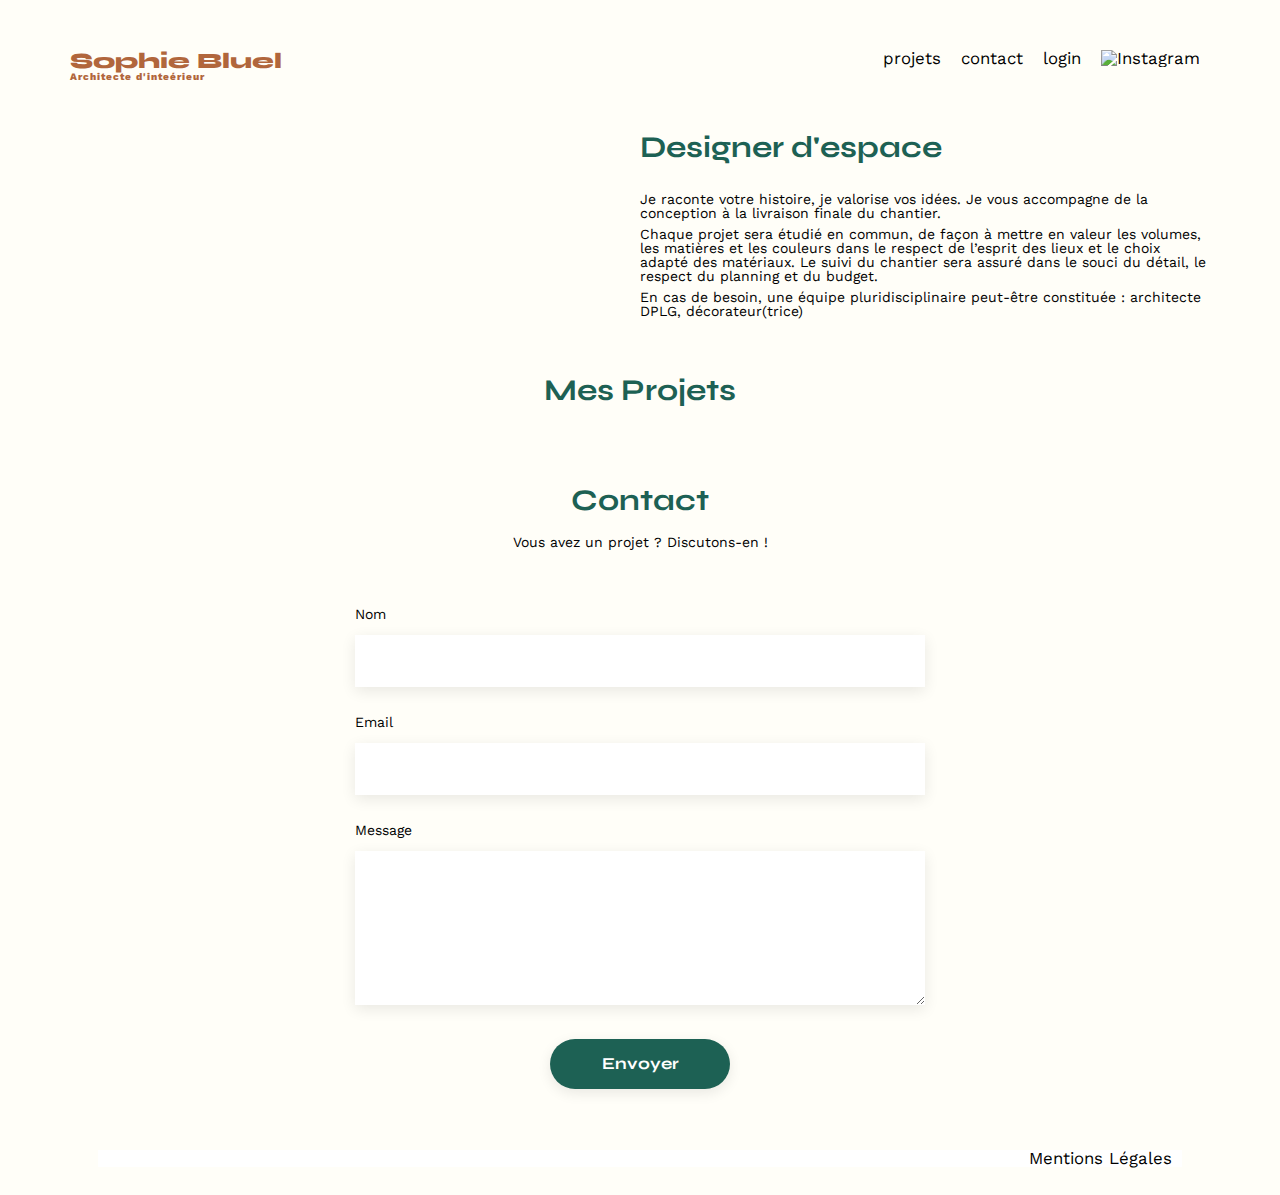
==== FrontEnd/index.html @ 48d6db57 "section projet dynamique" ====
<!DOCTYPE html>
<html lang="fr">
<head>
	<meta charset="UTF-8">
	<title>Sophie Bluel - Architecte d'intérieur</title>
	<meta name="viewport" content="width=device-width, initial-scale=1.0">
	<link rel="preconnect" href="https://fonts.googleapis.com">
	<link rel="preconnect" href="https://fonts.gstatic.com" crossorigin>
	<link href="https://fonts.googleapis.com/css2?family=Syne:wght@700;800&family=Work+Sans&display=swap" rel="stylesheet">
	<meta name="description" content="">
	<link rel="stylesheet" href="./assets/style.css">
	<script type="module" src="../Backend/projet.js"></script>
</head>
<body>
<header>
	<h1>Sophie Bluel <span>Architecte d'inteérieur</span></h1>
	<nav>
		<ul>
			<li><a href="index.html#portfolio">projets</a></li>
			<li><a href="index.html#contact">contact</a></li>
			<li><a href="login.html">login</a></li>
			<li><img src="./assets/icons/instagram.png" alt="Instagram"></li>
		</ul>
	</nav>
</header>
<main>
	<section id="introduction">
		<figure>
			<img src="./assets/images/sophie-bluel.png" alt="">
		</figure>
		<article>
			<h2>Designer d'espace</h2>
			<p>Je raconte votre histoire, je valorise vos idées. Je vous accompagne de la conception à la livraison finale du chantier.</p>
			<p>Chaque projet sera étudié en commun, de façon à mettre en valeur les volumes, les matières et les couleurs dans le respect de l’esprit des lieux et le choix adapté des matériaux. Le suivi du chantier sera assuré dans le souci du détail, le respect du planning et du budget.</p>
			<p>En cas de besoin, une équipe pluridisciplinaire peut-être constituée : architecte DPLG, décorateur(trice)</p>
		</article>
	</section>
	<section id="portfolio">
		<h2>Mes Projets</h2>
		<div class="gallery">

		</div>
	</section>
	<section id="contact">
		<h2>Contact</h2>
		<p>Vous avez un projet ? Discutons-en !</p>
		<form action="#" method="post">
			<label for="name">Nom</label>
			<input type="text" name="name" id="name">
			<label for="email">Email</label>
			<input type="email" name="email" id="email">
			<label for="message">Message</label>
			<textarea name="message" id="message" cols="30" rows="10"></textarea>
			<input type="submit" value="Envoyer">
		</form>
	</section>
</main>

<footer>
	<nav>
		<ul>
			<li>Mentions Légales</li>
		</ul>
	</nav>
</footer>
</body>
</html>
---- FrontEnd/assets/style.css ----
/* http://meyerweb.com/eric/tools/css/reset/
   v2.0 | 20110126
   License: none (public domain)
*/

html, body, div, span, applet, object, iframe,
h1, h2, h3, h4, h5, h6, p, blockquote, pre,
a, abbr, acronym, address, big, cite, code,
del, dfn, em, img, ins, kbd, q, s, samp,
small, strike, strong, sub, sup, tt, var,
b, u, i, center,
dl, dt, dd, ol, ul, li,
fieldset, form, label, legend,
table, caption, tbody, tfoot, thead, tr, th, td,
article, aside, canvas, details, embed,
figure, figcaption, footer, header, hgroup,
menu, nav, output, ruby, section, summary,
time, mark, audio, video {
	margin: 0;
	padding: 0;
	border: 0;
	font-size: 100%;
	font: inherit;
	vertical-align: baseline;
}
/* HTML5 display-role reset for older browsers */
article, aside, details, figcaption, figure,
footer, header, hgroup, menu, nav, section {
	display: block;
}
body {
	line-height: 1;
}
ol, ul {
	list-style: none;
}
blockquote, q {
	quotes: none;
}
blockquote:before, blockquote:after,
q:before, q:after {
	content: '';
	content: none;
}
table {
	border-collapse: collapse;
	border-spacing: 0;
}
/** end reset css**/
body {
	max-width: 1140px;
	margin:auto;
	font-family: 'Work Sans' ;
	font-size: 14px;
	background-color: #fffef8;
}
header {
	display: flex;
	justify-content: space-between;
	margin: 50px 0
}

header a {
	text-decoration: none;
	color: black;
}
section {
	margin: 50px 0
}

h1{
	display: flex;
	flex-direction: column;
	font-family: 'Syne';
	font-size: 22px;
	font-weight: 800;
	color: #B1663C
}

h1 > span {
	font-family: 'Work Sans';
	font-size:10px;
	letter-spacing: 0.1em;
;
}

h2{
	font-family: 'Syne';
	font-weight: 700;
	font-size: 30px;
	color: #1D6154
}
nav ul {
	display: flex;
	align-items: center;
	list-style-type: none;

}
nav li {
	padding: 0 10px;
	font-size: 1.2em;
}

li:hover {
	color: #B1663C;
}
#introduction {
	display: flex;
	align-items: center;
}
#introduction figure {
	flex: 1
}
#introduction img {
	display: block;
	margin: none;
	width: 80%;
}

#introduction article {
	flex: 1
}
#introduction h2 {
	margin-bottom: 1em;
}

#introduction p {
	margin-bottom: 0.5em;
}
#portfolio h2 {
	text-align: center;
	margin-bottom: 1em;
}
.gallery {
	width: 100%;
	display: grid;
	grid-template-columns: 1fr 1fr 1fr;
	grid-column-gap: 20px;
	grid-row-gap: 20px;
}

.gallery img {
	width: 100%;

}
#contact {
	width: 50%;
	margin: auto;
}
#contact > * {
	text-align: center;

}
#contact h2{
	margin-bottom: 20px;
}
#contact form {
	text-align: left;
	margin-top:30px;
	display: flex;
	flex-direction: column;
}

#contact input {
	height: 50px;
	font-size: 1.2em;
	border: none;
	box-shadow: 0px 4px 14px rgba(0, 0, 0, 0.09);
}
#contact label {
	margin: 2em 0 1em 0;
}
#contact textarea {
	border: none;
	box-shadow: 0px 4px 14px rgba(0, 0, 0, 0.09);
}

input[type="submit"]{
	font-family: 'Syne';
	font-weight: 700;
	color: white;
	background-color: #1D6154;
	margin : 2em auto ;
	width: 180px;
	text-align: center;
	border-radius: 60px ;
}
footer nav ul {
	display: flex;
	justify-content: flex-end;
	margin: 2em;
	background-color: #FFFFFF;
}
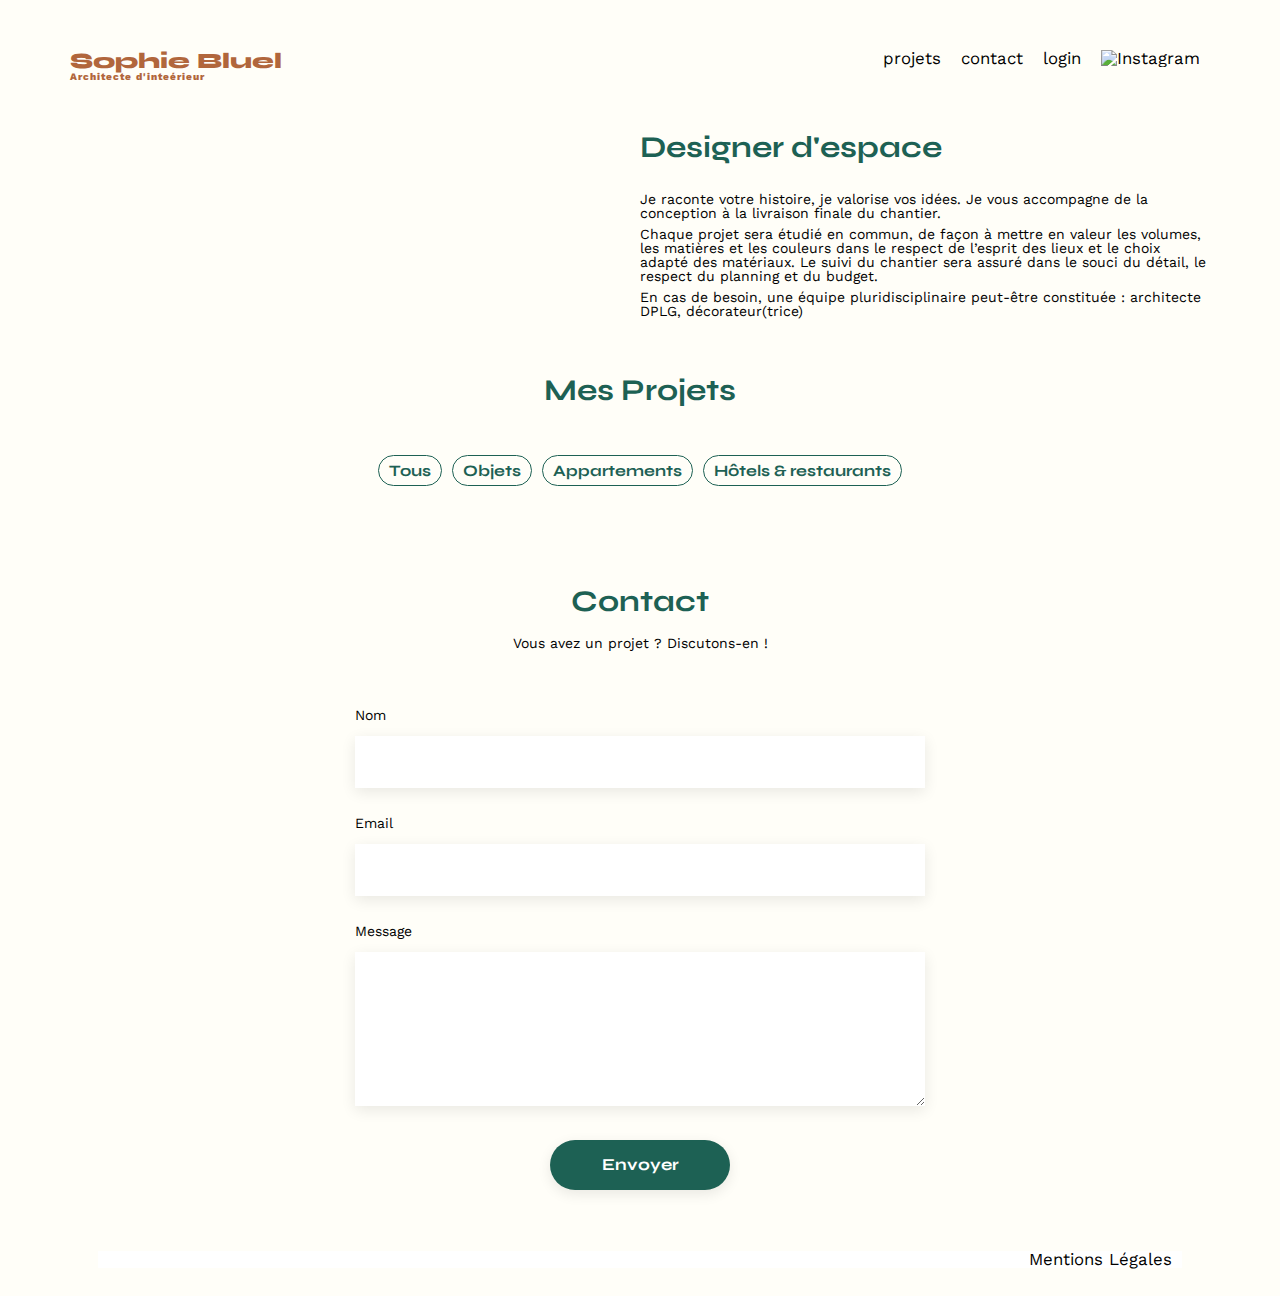
==== commit 9db3f06f: "filtres + css dynamique" ====
--- a/FrontEnd/index.html
+++ b/FrontEnd/index.html
@@ -37,8 +37,13 @@
 	</section>
 	<section id="portfolio">
 		<h2>Mes Projets</h2>
-		<div class="gallery">
-
+		<div class="filtres">
+			<button class="btn" id="tousTravaux">Tous</button>
+			<button class="btn" id="objetsTravaux">Objets</button>
+			<button class="btn" id="apptTravaux">Appartements</button>
+			<button class="btn" id="hotresTravaux">Hôtels &amp restaurants</button>
+		</div>
+			<div class="gallery">
 		</div>
 	</section>
 	<section id="contact">
--- a/FrontEnd/assets/style.css
+++ b/FrontEnd/assets/style.css
@@ -113,7 +113,7 @@
 }
 #introduction img {
 	display: block;
-	margin: none;
+	margin: auto;
 	width: 80%;
 }
 
@@ -129,7 +129,30 @@
 }
 #portfolio h2 {
 	text-align: center;
-	margin-bottom: 1em;
+	margin-bottom: 50px;
+}
+
+.filtres {
+	display: flex;
+	justify-content: center;
+	gap: 10px;
+	margin-bottom: 50px;
+}
+
+.btn {
+	background-color: #fffef8;
+	font-family: 'Syne';
+	font-weight: 700;
+	font-size: 16px;
+	color: #1D6154;
+	border: 1px #1D6154 solid;
+	border-radius: 60px;
+	padding: 5px 10px;
+}
+
+.special {
+	background-color: #1D6154;
+	color: #fffef8;
 }
 .gallery {
 	width: 100%;
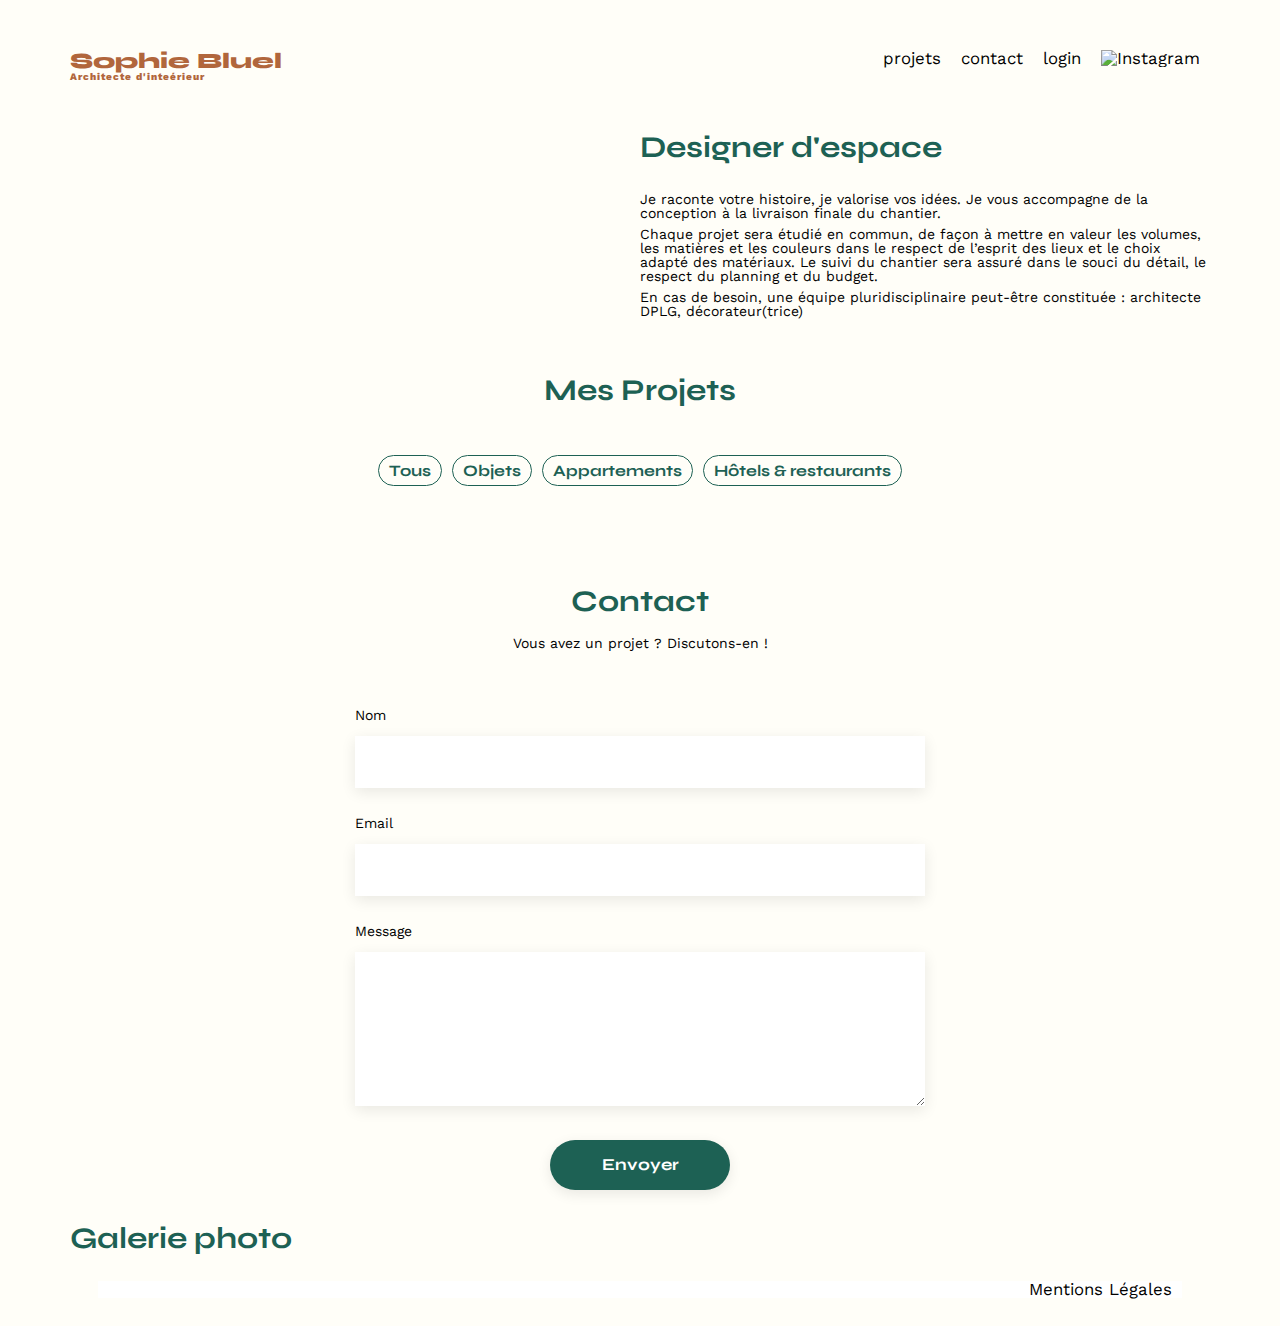
==== commit b3a886d4: "update logout" ====
--- a/FrontEnd/index.html
+++ b/FrontEnd/index.html
@@ -9,7 +9,8 @@
 	<link href="https://fonts.googleapis.com/css2?family=Syne:wght@700;800&family=Work+Sans&display=swap" rel="stylesheet">
 	<meta name="description" content="">
 	<link rel="stylesheet" href="./assets/style.css">
-	<script type="module" src="../Backend/projet.js"></script>
+	<script type="module" src="./script/gallery.js"></script>
+	<script type="module" src="./script/logout.js"></script>
 </head>
 <body>
 <header>
@@ -18,7 +19,7 @@
 		<ul>
 			<li><a href="index.html#portfolio">projets</a></li>
 			<li><a href="index.html#contact">contact</a></li>
-			<li><a href="login.html">login</a></li>
+			<li id="login-out"><a href="login.html">login</a></li>
 			<li><img src="./assets/icons/instagram.png" alt="Instagram"></li>
 		</ul>
 	</nav>
@@ -43,7 +44,7 @@
 			<button class="btn" id="apptTravaux">Appartements</button>
 			<button class="btn" id="hotresTravaux">Hôtels &amp restaurants</button>
 		</div>
-			<div class="gallery">
+		<div class="gallery">
 		</div>
 	</section>
 	<section id="contact">
@@ -59,6 +60,9 @@
 			<input type="submit" value="Envoyer">
 		</form>
 	</section>
+	<aside class="modal1">
+		<h2>Galerie photo</h2>
+	</aside>
 </main>
 
 <footer>
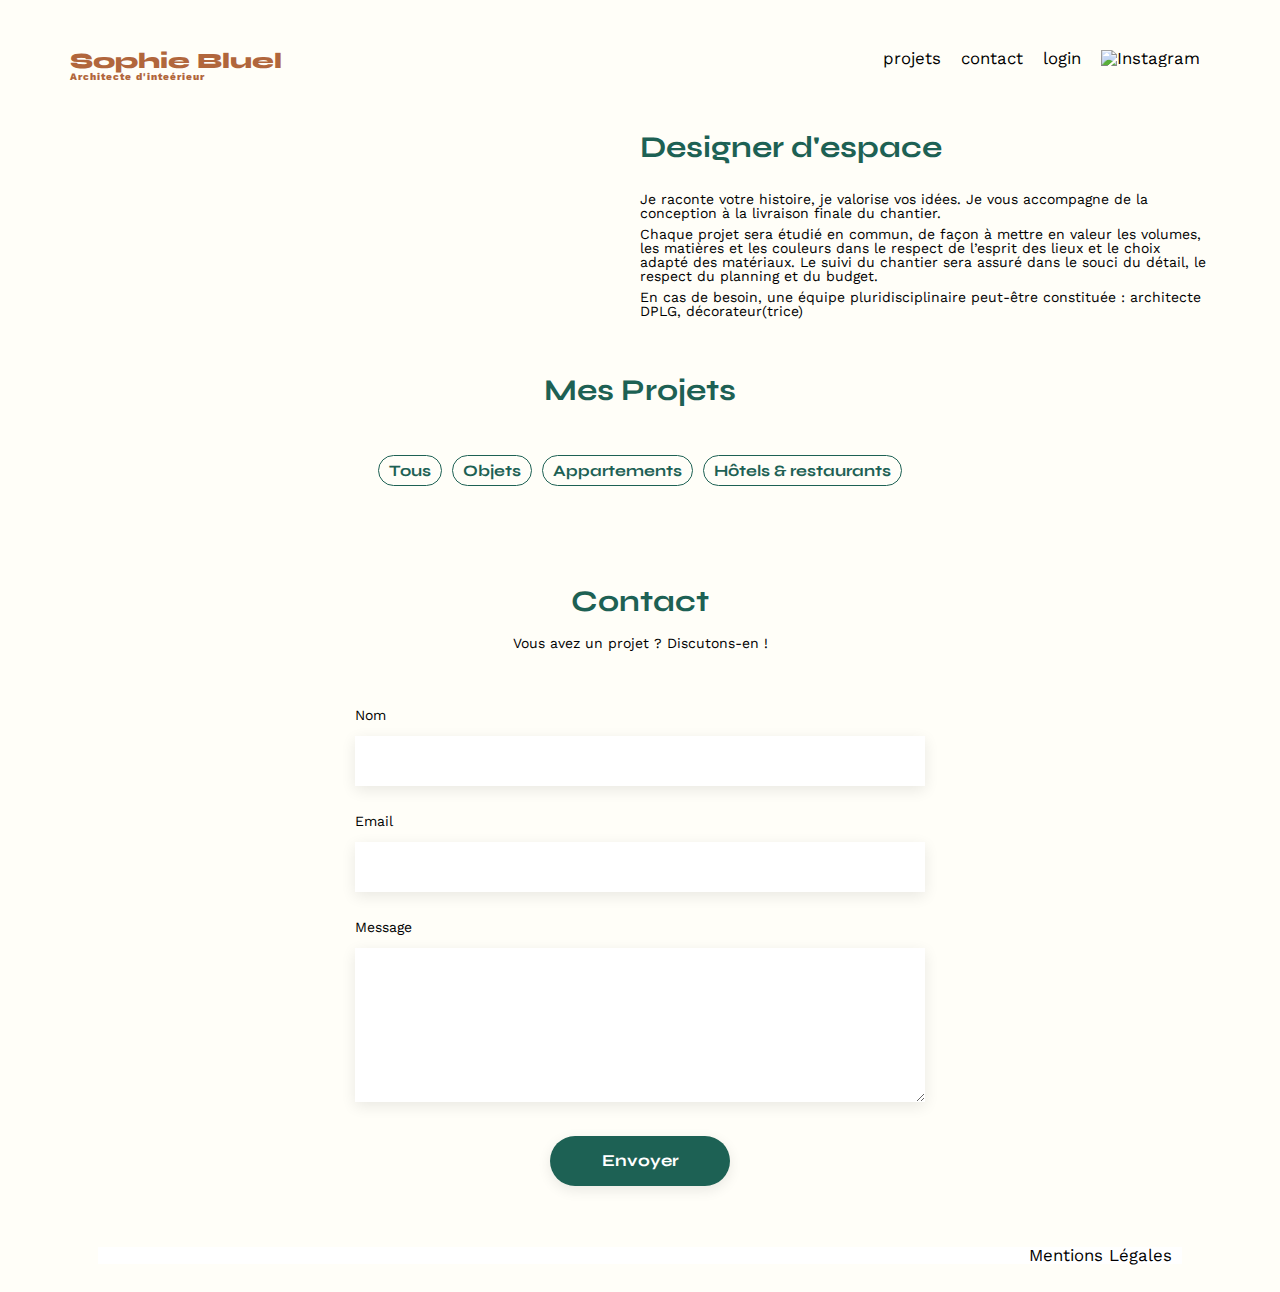
==== commit 04954122: "mise en place modale" ====
--- a/FrontEnd/index.html
+++ b/FrontEnd/index.html
@@ -9,8 +9,11 @@
 	<link href="https://fonts.googleapis.com/css2?family=Syne:wght@700;800&family=Work+Sans&display=swap" rel="stylesheet">
 	<meta name="description" content="">
 	<link rel="stylesheet" href="./assets/style.css">
+	<link rel="stylesheet" href="./assets/modale.css">
+	<script src="https://kit.fontawesome.com/3f80cd93b4.js" crossorigin="anonymous"></script>
 	<script type="module" src="./script/gallery.js"></script>
 	<script type="module" src="./script/logout.js"></script>
+	<script type="module" src="./script/modale.js"></script>
 </head>
 <body>
 <header>
@@ -37,7 +40,10 @@
 		</article>
 	</section>
 	<section id="portfolio">
-		<h2>Mes Projets</h2>
+		<div class="title_modale">
+			<h2>Mes Projets</h2>
+			<a href="#modal1" class="lien-modale" style="display: none;"><span class="fa-solid fa-pen-to-square"></span> modifier</a>	
+		</div>
 		<div class="filtres">
 			<button class="btn" id="tousTravaux">Tous</button>
 			<button class="btn" id="objetsTravaux">Objets</button>
@@ -60,10 +66,20 @@
 			<input type="submit" value="Envoyer">
 		</form>
 	</section>
-	<aside class="modal1">
+</main>
+
+<aside class="modal1" aria-hidden="true" role="dialog" aria-modal="false" aria-labelledby="Mode édition" style="display: none;">
+	<div class="container-modale">
+		<a href="#" class="js-close-modale-link">
+			<span class="fa-solid fa-xmark js-close-modale"></span>
+		</a>
 		<h2>Galerie photo</h2>
-	</aside>
-</main>
+		<div class="modale-box-js">
+		</div>
+		<hr />
+		<button id="ajouter-photo">Ajouter une photo</button>
+	</div>
+</aside>
 
 <footer>
 	<nav>
--- a/FrontEnd/assets/style.css
+++ b/FrontEnd/assets/style.css
@@ -127,9 +127,19 @@
 #introduction p {
 	margin-bottom: 0.5em;
 }
-#portfolio h2 {
-	text-align: center;
+
+.title_modale {
+	display: flex;
+	align-items: center;
+	justify-content: center;
+	width: 100%;
+	gap: 20px;
 	margin-bottom: 50px;
+}
+
+.title_modale a {
+	color: black;
+	text-decoration: none;
 }
 
 .filtres {
--- a/FrontEnd/assets/modale.css
+++ b/FrontEnd/assets/modale.css
@@ -0,0 +1,87 @@
+* { box-sizing: border-box;}
+
+.modal1 {
+    position: fixed;
+    display: flex;
+    top: 0;
+    left: 0;
+    width: 100%;
+    height: 100%;
+    background: rgba(0,0,0,0.7);
+    justify-content: center;
+    align-items: center;
+}
+
+.modal1 h2 {
+    color: black;
+    font-size: 26px;
+    font-weight: 400;
+}
+
+.container-modale {
+    width: 630px;
+    height: 688px;
+    background-color: #FFFFFF;
+    border-radius: 10px;
+    position: relative;
+    display: flex;
+    flex-direction: column;
+    align-items: center;
+    padding: 50px 50px;
+    gap: 40px;
+} 
+
+.js-close-modale-link {
+    position: absolute;
+    right: 30px;
+    top: 30px;
+    color: #000;
+}
+
+.modale-box-js {
+    display: flex;
+    flex-direction: row;
+    flex-wrap: wrap;
+    align-items: center;
+    width: 100%;
+    padding: 30px;
+    gap: 20px;
+}
+
+.modale-box-js img {
+    height: 102.5px;
+    width: 100%;
+}
+
+.modale-box-js figure {
+    position: relative;
+}
+
+.modale-box-js span {
+    position: absolute;
+    right: 5px;
+    top: 5px;
+    color: #FFFFFF;
+    border: 1px solid #000;
+    border-radius: 2px;
+    background-color: #000;
+    padding: 2px;
+}
+
+hr {  
+  border: none;
+  color: #B3B3B3;
+  width: 420px;
+  border: 1px solid #B3B3B3;
+}
+
+#ajouter-photo {
+	font-family: 'Syne';
+	font-weight: 700;
+	color: white;
+	background-color: #1D6154;
+    padding: 10px 35px;
+	text-align: center;
+	border-radius: 60px ;
+    border: none;
+}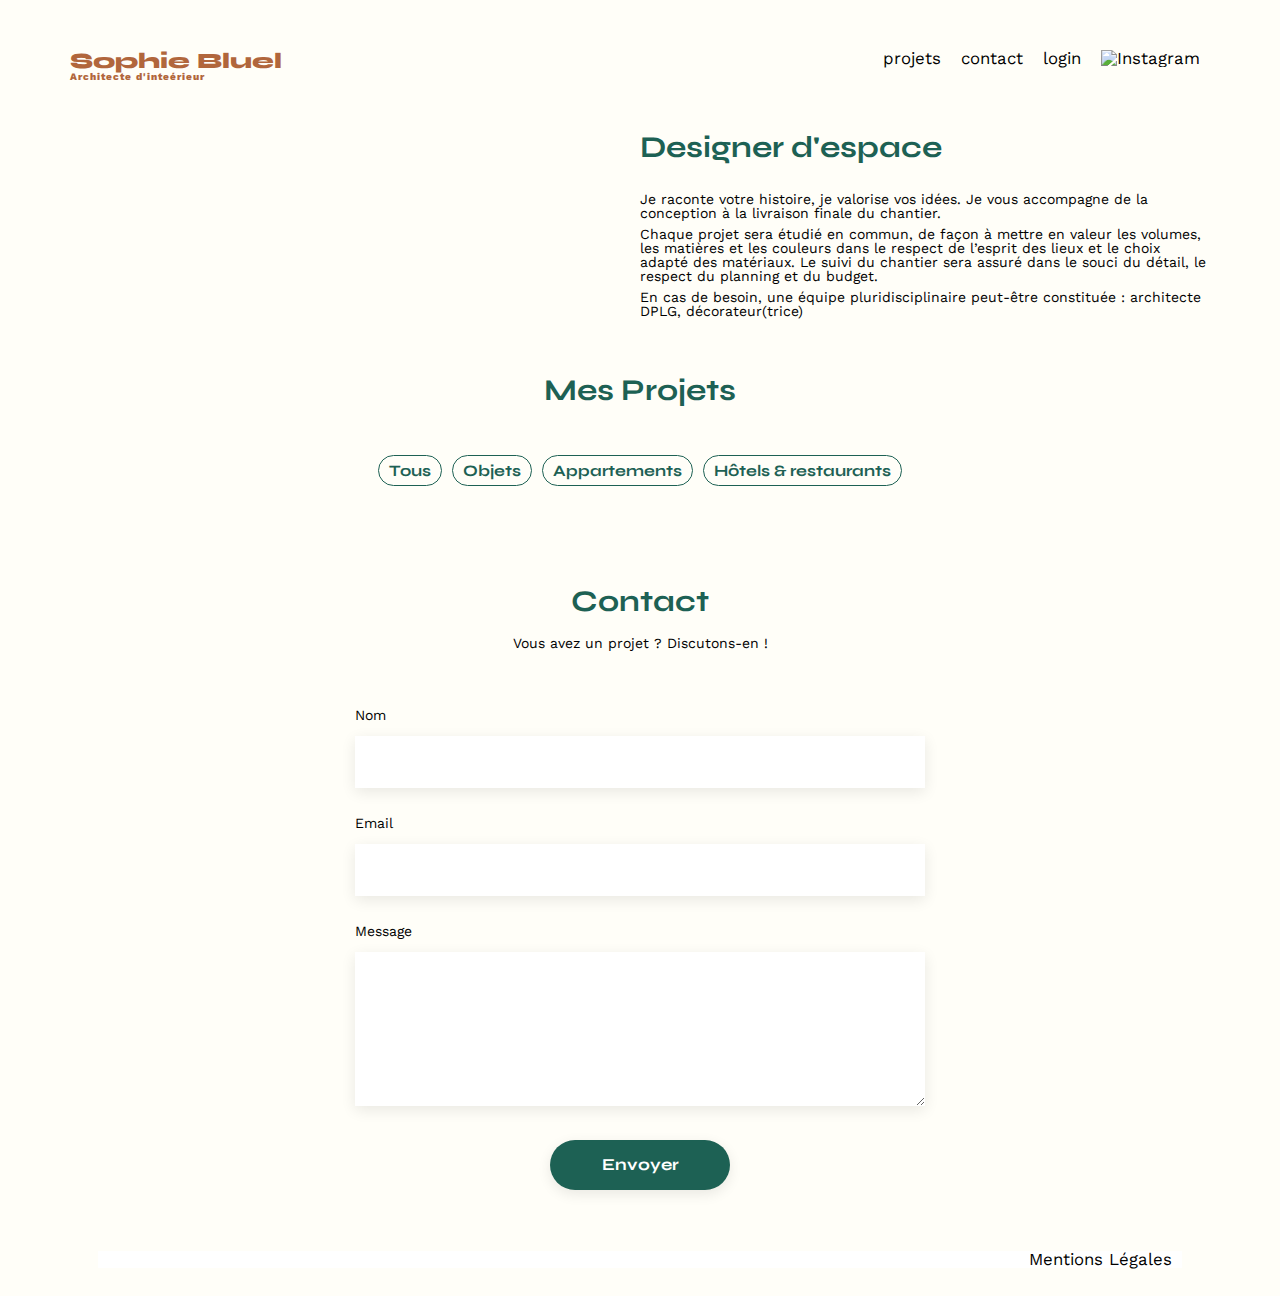
==== commit 6ed676e4: "suppression photo working" ====
--- a/FrontEnd/index.html
+++ b/FrontEnd/index.html
@@ -69,15 +69,39 @@
 </main>
 
 <aside class="modal1" aria-hidden="true" role="dialog" aria-modal="false" aria-labelledby="Mode édition" style="display: none;">
-	<div class="container-modale">
-		<a href="#" class="js-close-modale-link">
-			<span class="fa-solid fa-xmark js-close-modale"></span>
+	<div class="container-modale delete-photo">
+		<a href="#" class="js-close-modale">
+			<span class="fa-solid fa-xmark"></span>
 		</a>
 		<h2>Galerie photo</h2>
-		<div class="modale-box-js">
+		<div class="js-delete-photo">
 		</div>
 		<hr />
-		<button id="ajouter-photo">Ajouter une photo</button>
+		<button class="btn-modale" id="js-add-photo">Ajouter une photo</button>
+	</div>
+	<div class="container-modale ajout-photo" style="display: none;">
+		<a href="#" class="js-close-modale">
+			<span class="fa-solid fa-xmark"></span>
+		</a>
+		<a href="#" class="js-previous-modale-link">
+			<span class="fa-solid fa-arrow-left js-previous-modale"></span>
+		</a>
+		<h2>Ajout photo</h2>
+		<div class="cadre-ajouter-photo">
+			<span class="fa-regular fa-image"></span>
+			<input type="file" accept=".jpg, .jpeg, .png" >
+			<label for="file" class="plus-add-photo">+ Ajouter photo</label>
+			<p>jpg, png : 4mo max</p>
+		</div>
+		<form action="post" class="formulaire-ajout-photo">
+			<label for="title-photo">Titre</label>
+			<input type="text" name="title-photo" id="title-photo">
+			<label for="categorie-photo">Catégorie</label>
+			<select name="categorie-photo" id="categorie-photo">
+			</select>
+		</form>
+			<hr />
+			<button class="btn-modale" id="js-valider-photo">Valider</button>
 	</div>
 </aside>
 
--- a/FrontEnd/assets/modale.css
+++ b/FrontEnd/assets/modale.css
@@ -1,4 +1,4 @@
-* { box-sizing: border-box;}
+/* MODALE 1 */
 
 .modal1 {
     position: fixed;
@@ -10,6 +10,7 @@
     background: rgba(0,0,0,0.7);
     justify-content: center;
     align-items: center;
+    box-sizing: border-box
 }
 
 .modal1 h2 {
@@ -23,59 +24,62 @@
     height: 688px;
     background-color: #FFFFFF;
     border-radius: 10px;
+    box-sizing: border-box;
     position: relative;
     display: flex;
     flex-direction: column;
     align-items: center;
-    padding: 50px 50px;
+    padding: 60px 100px;
     gap: 40px;
-} 
+}
 
-.js-close-modale-link {
+.js-close-modale {
     position: absolute;
     right: 30px;
     top: 30px;
     color: #000;
 }
 
-.modale-box-js {
+.js-delete-photo {
     display: flex;
     flex-direction: row;
     flex-wrap: wrap;
     align-items: center;
+    justify-content: stretch;
     width: 100%;
-    padding: 30px;
-    gap: 20px;
+    box-sizing: border-box;
+    gap: 30px 11.25px;
 }
 
-.modale-box-js img {
-    height: 102.5px;
-    width: 100%;
+.js-delete-photo img {
+    height: auto;
+    width: 76.86px;
 }
 
-.modale-box-js figure {
+.js-delete-photo figure {
     position: relative;
 }
 
-.modale-box-js span {
+.js-delete-photo span {
     position: absolute;
+    font-size: 9px;
     right: 5px;
     top: 5px;
     color: #FFFFFF;
-    border: 1px solid #000;
-    border-radius: 2px;
+    border-radius: 3px;
     background-color: #000;
-    padding: 2px;
+    padding: 4px 4.5px;
+    box-sizing: border-box;
 }
 
 hr {  
-  border: none;
-  color: #B3B3B3;
-  width: 420px;
-  border: 1px solid #B3B3B3;
+    border: none;
+    color: #B3B3B3;
+    width: 420px;
+    border: 1px solid #B3B3B3;
 }
 
-#ajouter-photo {
+.btn-modale {
 	font-family: 'Syne';
 	font-weight: 700;
 	color: white;
@@ -84,4 +88,75 @@
 	text-align: center;
 	border-radius: 60px ;
     border: none;
-}+    width: 237px;
+}
+
+/* MODALE 2 */ 
+
+.ajout-photo {
+    position: absolute;
+    gap: 30px;
+}
+.js-previous-modale-link {
+    position: absolute;
+    color: #000;
+    top: 30px;
+    left: 30px;
+}
+.cadre-ajouter-photo{
+    width: 420px;
+    height: 169px;
+    background-color: #E8F1F6;
+    display: flex;
+    flex-direction: column;
+    align-items: center;
+    gap: 5px;
+    padding: 20px 100px;
+    box-sizing: border-box;
+}
+.cadre-ajouter-photo p{
+    font-size: 10px;
+    color: #444444;
+}
+.cadre-ajouter-photo span {
+    font-size: 76px;
+    color: #C6C6C6;
+}
+.cadre-ajouter-photo input[type="file"] {
+    display: none;
+}
+.plus-add-photo {
+    font-family: 'Work Sans';
+	font-weight: 500;
+    font-size: 14px;
+    color: #4886B7;
+    background-color: #C6C6C6;
+    padding: 10px 20px;
+    border: none;
+    border-radius: 60px;
+    box-sizing: border-box;
+}
+.formulaire-ajout-photo {
+    display: flex;
+    flex-direction: column;
+    width: 100%;
+}
+.formulaire-ajout-photo hr {
+    margin: 40px 0px;
+}
+.formulaire-ajout-photo form {
+	text-align: left;
+	display: flex;
+	flex-direction: column;
+}
+
+.formulaire-ajout-photo input, select{
+	height: 50px;
+	font-size: 1.2em;
+	border: none;
+	box-shadow: 0px 4px 14px rgba(0, 0, 0, 0.09);
+    background-color: #FFFFFF;
+}
+.formulaire-ajout-photo label {
+	margin: 2em 0 1em 0;
+}
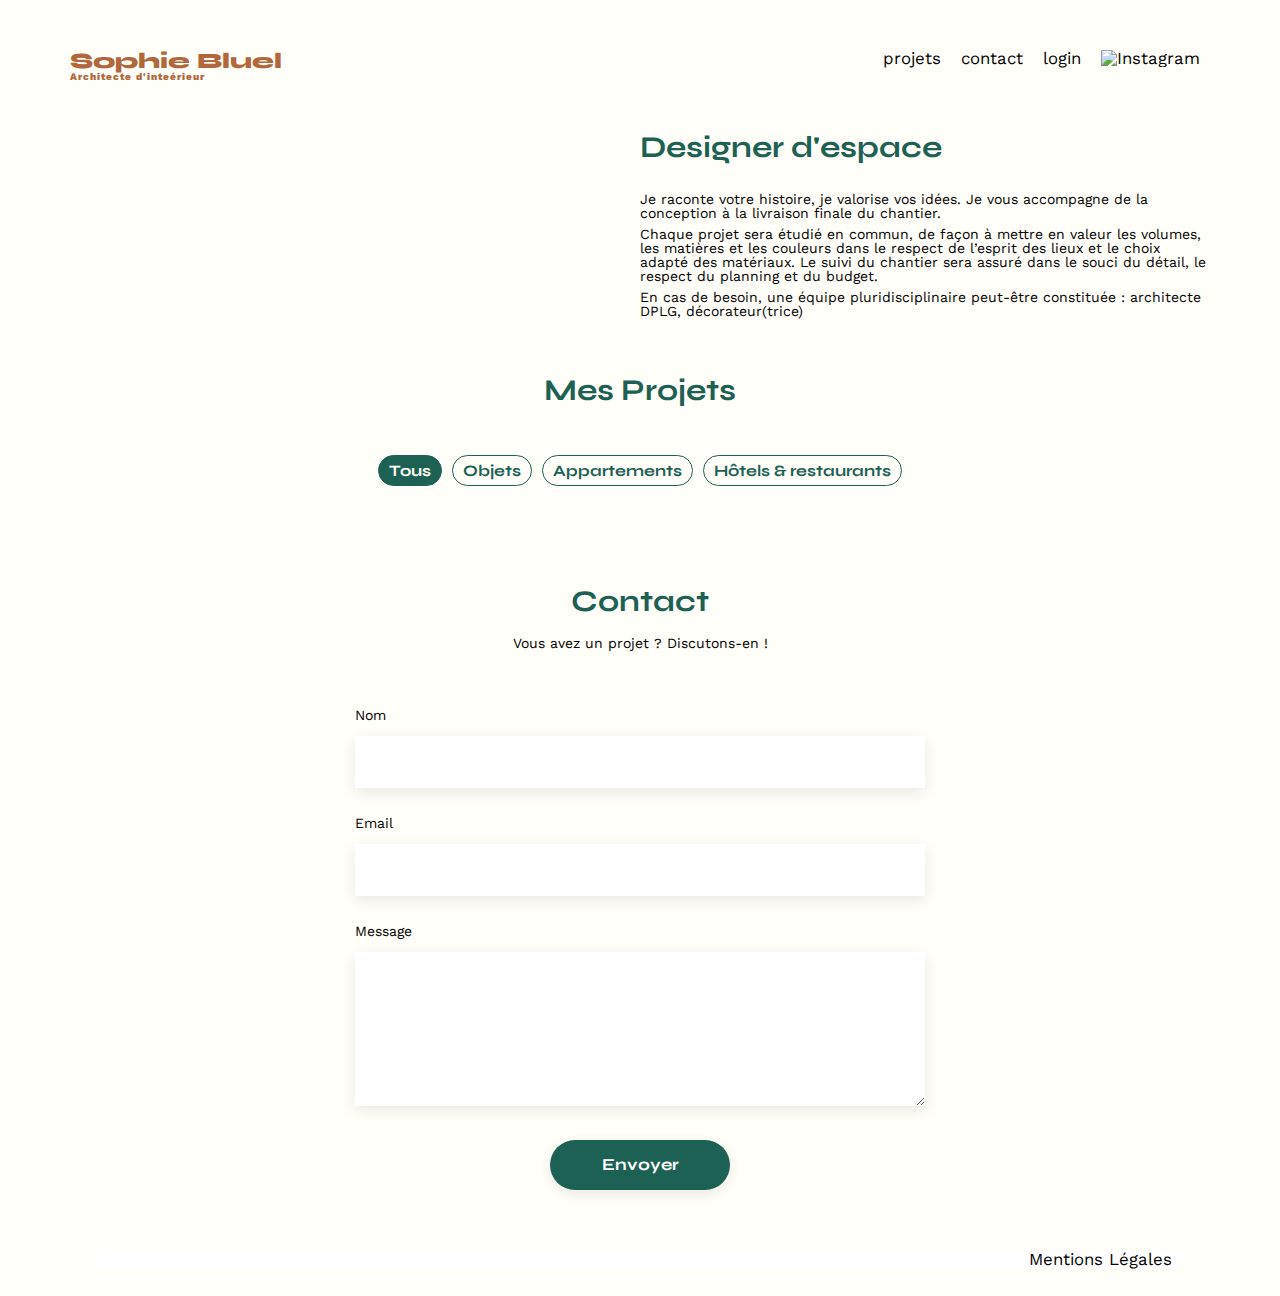
==== commit 2b625bc1: "90% done, manque .then et touch ups" ====
--- a/FrontEnd/index.html
+++ b/FrontEnd/index.html
@@ -8,6 +8,7 @@
 	<link rel="preconnect" href="https://fonts.gstatic.com" crossorigin>
 	<link href="https://fonts.googleapis.com/css2?family=Syne:wght@700;800&family=Work+Sans&display=swap" rel="stylesheet">
 	<meta name="description" content="">
+	<link rel="shortcut icon" href="#" />
 	<link rel="stylesheet" href="./assets/style.css">
 	<link rel="stylesheet" href="./assets/modale.css">
 	<script src="https://kit.fontawesome.com/3f80cd93b4.js" crossorigin="anonymous"></script>
@@ -45,7 +46,7 @@
 			<a href="#modal1" class="lien-modale" style="display: none;"><span class="fa-solid fa-pen-to-square"></span> modifier</a>	
 		</div>
 		<div class="filtres">
-			<button class="btn" id="tousTravaux">Tous</button>
+			<button class="btn special" id="tousTravaux">Tous</button>
 			<button class="btn" id="objetsTravaux">Objets</button>
 			<button class="btn" id="apptTravaux">Appartements</button>
 			<button class="btn" id="hotresTravaux">Hôtels &amp restaurants</button>
@@ -87,21 +88,24 @@
 			<span class="fa-solid fa-arrow-left js-previous-modale"></span>
 		</a>
 		<h2>Ajout photo</h2>
-		<div class="cadre-ajouter-photo">
-			<span class="fa-regular fa-image"></span>
-			<input type="file" accept=".jpg, .jpeg, .png" >
-			<label for="file" class="plus-add-photo">+ Ajouter photo</label>
-			<p>jpg, png : 4mo max</p>
-		</div>
-		<form action="post" class="formulaire-ajout-photo">
+		<form method="post" class="formulaire-ajout-photo" id="form-new-work">
+			<div class="cadre-ajouter-photo">
+				<img src="#" alt="uploaded img" id="uploaded-img">
+				<div class="inner-cadre-ajouter-photo">
+					<span class="fa-regular fa-image" id="uploaded-span"></span>
+					<label for="file-input" class="plus-add-photo">+ Ajouter Photo</label>
+					<input type="file" name="file-input" id="file-input" class="file-input" required>
+					<p id="uploaded-p">jpg, png : 4mo max</p>
+				</div>
+			</div>
 			<label for="title-photo">Titre</label>
-			<input type="text" name="title-photo" id="title-photo">
+			<input type="text" name="title-photo" id="title-photo" required>
 			<label for="categorie-photo">Catégorie</label>
 			<select name="categorie-photo" id="categorie-photo">
 			</select>
 		</form>
-			<hr />
-			<button class="btn-modale" id="js-valider-photo">Valider</button>
+		<hr />
+		<input type="submit" form="form-new-work" class="btn-modale" id="js-valider-photo" value="Valider">
 	</div>
 </aside>
 
--- a/FrontEnd/assets/modale.css
+++ b/FrontEnd/assets/modale.css
@@ -109,10 +109,20 @@
     background-color: #E8F1F6;
     display: flex;
     flex-direction: column;
+    box-sizing: border-box;
+    justify-content: center;
     align-items: center;
-    gap: 5px;
-    padding: 20px 100px;
+}
+.inner-cadre-ajouter-photo{
+    display: flex;
+    flex-direction: column;
+    align-items: center;
+    gap: 15px;
     box-sizing: border-box;
+}
+.cadre-ajouter-photo img{
+    height: 169px;
+    display: none;
 }
 .cadre-ajouter-photo p{
     font-size: 10px;
@@ -122,9 +132,7 @@
     font-size: 76px;
     color: #C6C6C6;
 }
-.cadre-ajouter-photo input[type="file"] {
-    display: none;
-}
+
 .plus-add-photo {
     font-family: 'Work Sans';
 	font-weight: 500;
@@ -135,6 +143,9 @@
     border: none;
     border-radius: 60px;
     box-sizing: border-box;
+}
+.cadre-ajouter-photo input[type=file] {
+    display: none;
 }
 .formulaire-ajout-photo {
     display: flex;
@@ -160,3 +171,6 @@
 .formulaire-ajout-photo label {
 	margin: 2em 0 1em 0;
 }
+.inner-cadre-ajouter-photo label {
+    margin: 0;
+}